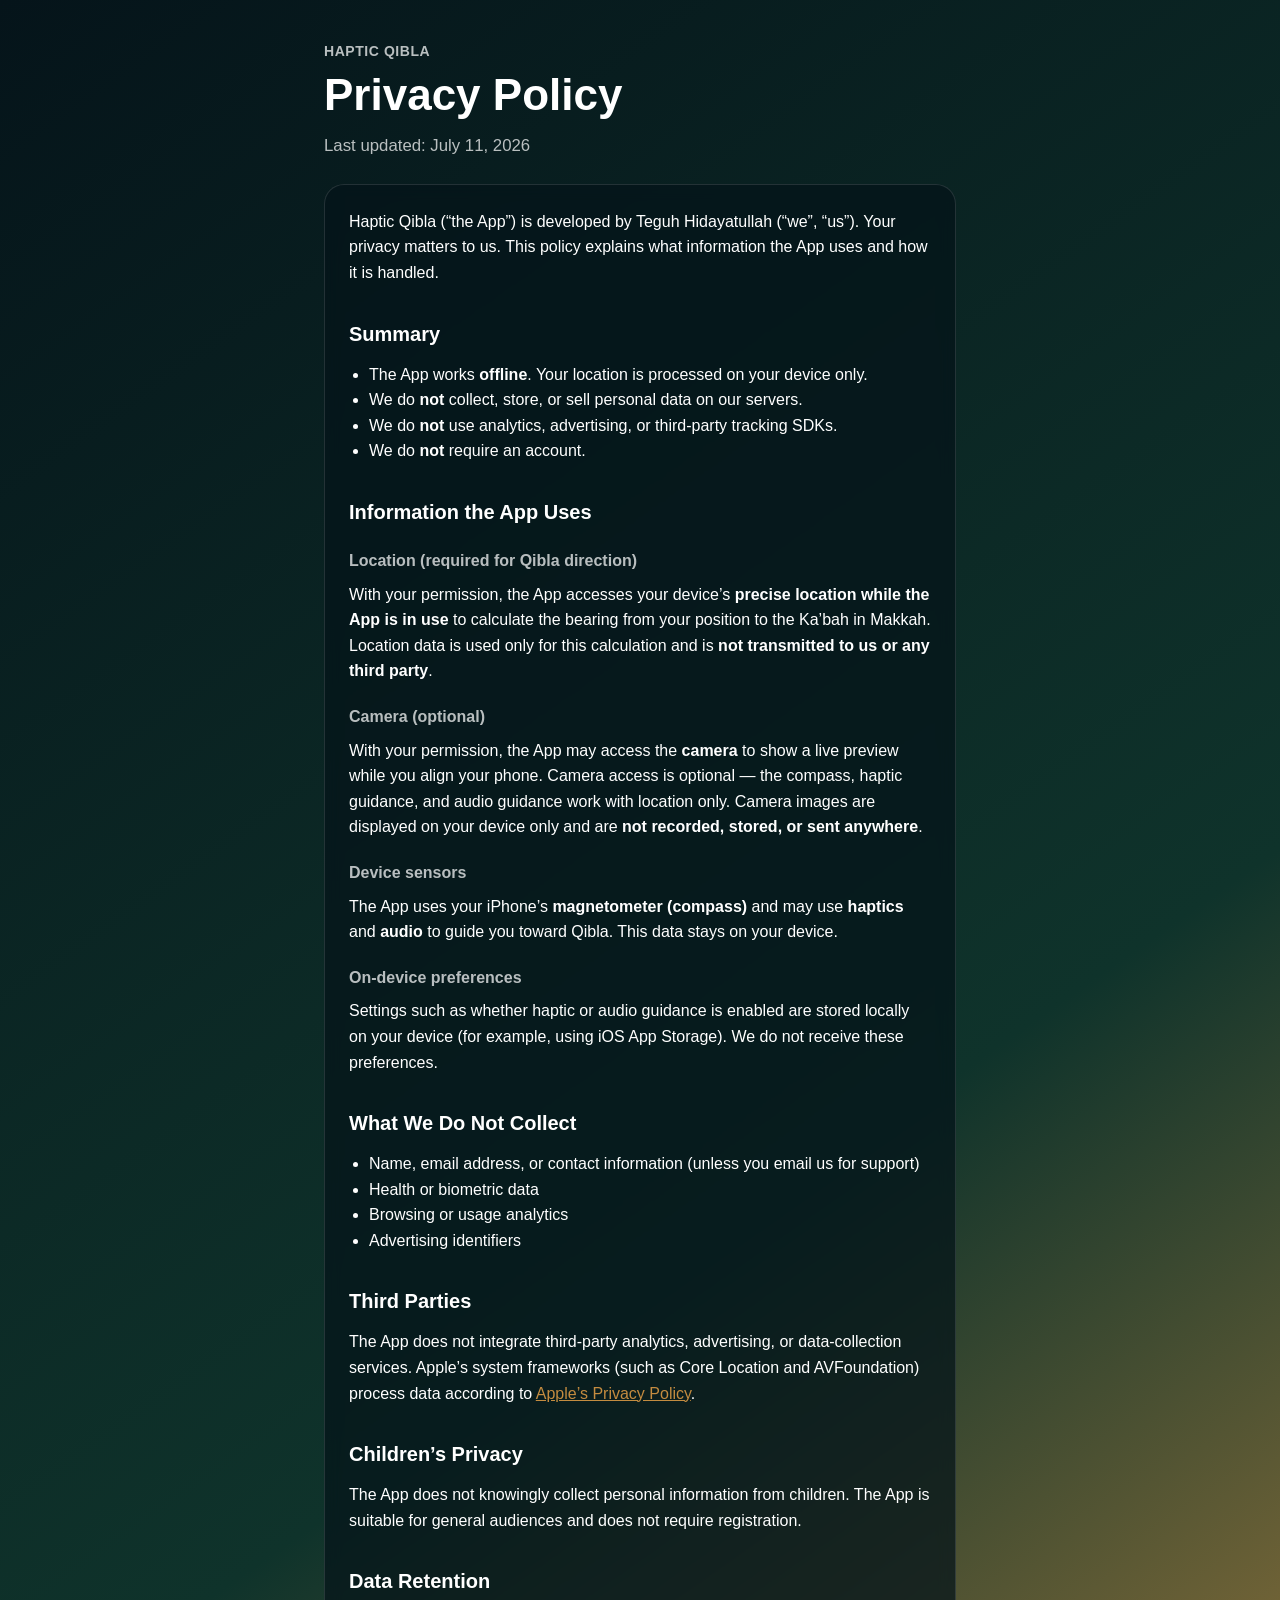
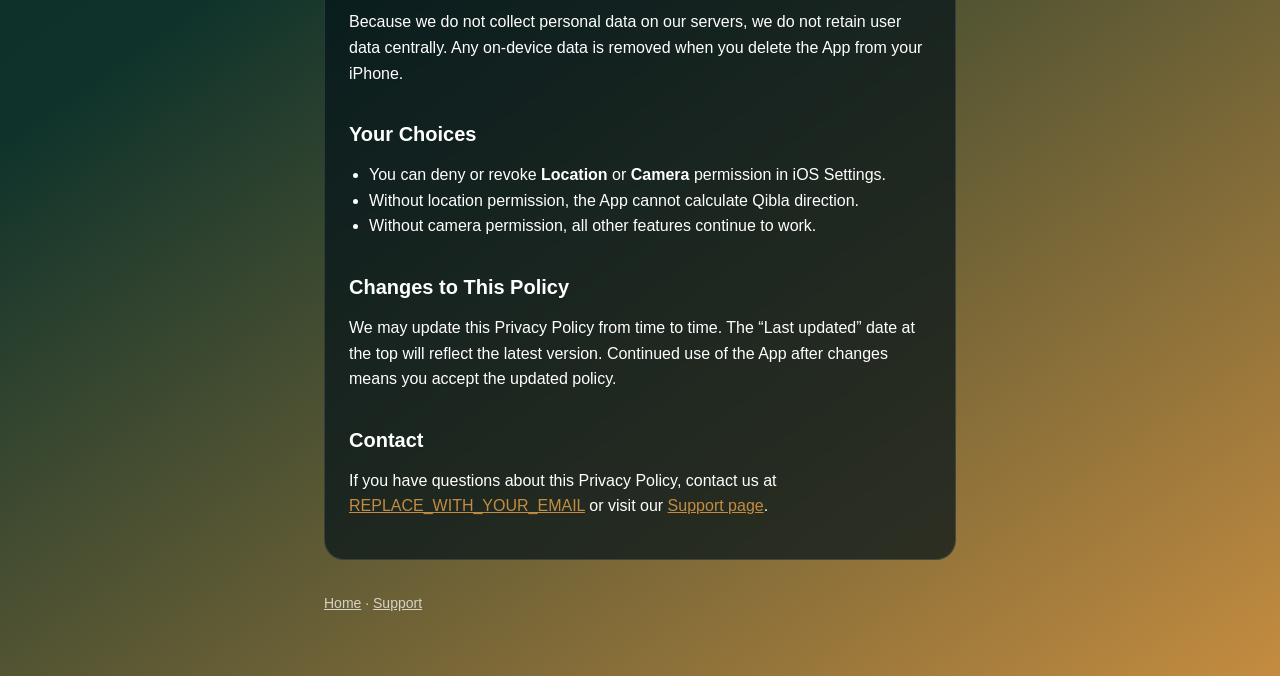
==== privacy.html @ e063a7a1 "Initial Haptic Qibla website" ====
<!DOCTYPE html>
<html lang="en">
<head>
  <meta charset="utf-8">
  <meta name="viewport" content="width=device-width, initial-scale=1">
  <title>Privacy Policy — Haptic Qibla</title>
  <meta name="description" content="Privacy Policy for the Haptic Qibla iOS app.">
  <link rel="stylesheet" href="style.css">
</head>
<body>
  <main class="page">
    <header class="hero compact">
      <p class="eyebrow"><a href="index.html">Haptic Qibla</a></p>
      <h1>Privacy Policy</h1>
      <p class="meta">Last updated: July 11, 2026</p>
    </header>

    <article class="content">
      <p>
        Haptic Qibla (&ldquo;the App&rdquo;) is developed by Teguh Hidayatullah (&ldquo;we&rdquo;, &ldquo;us&rdquo;).
        Your privacy matters to us. This policy explains what information the App uses and how it is handled.
      </p>

      <h2>Summary</h2>
      <ul>
        <li>The App works <strong>offline</strong>. Your location is processed on your device only.</li>
        <li>We do <strong>not</strong> collect, store, or sell personal data on our servers.</li>
        <li>We do <strong>not</strong> use analytics, advertising, or third-party tracking SDKs.</li>
        <li>We do <strong>not</strong> require an account.</li>
      </ul>

      <h2>Information the App Uses</h2>

      <h3>Location (required for Qibla direction)</h3>
      <p>
        With your permission, the App accesses your device&rsquo;s <strong>precise location while the App is in use</strong>
        to calculate the bearing from your position to the Ka&rsquo;bah in Makkah.
        Location data is used only for this calculation and is <strong>not transmitted to us or any third party</strong>.
      </p>

      <h3>Camera (optional)</h3>
      <p>
        With your permission, the App may access the <strong>camera</strong> to show a live preview while you align your phone.
        Camera access is optional — the compass, haptic guidance, and audio guidance work with location only.
        Camera images are displayed on your device only and are <strong>not recorded, stored, or sent anywhere</strong>.
      </p>

      <h3>Device sensors</h3>
      <p>
        The App uses your iPhone&rsquo;s <strong>magnetometer (compass)</strong> and may use
        <strong>haptics</strong> and <strong>audio</strong> to guide you toward Qibla.
        This data stays on your device.
      </p>

      <h3>On-device preferences</h3>
      <p>
        Settings such as whether haptic or audio guidance is enabled are stored locally on your device
        (for example, using iOS App Storage). We do not receive these preferences.
      </p>

      <h2>What We Do Not Collect</h2>
      <ul>
        <li>Name, email address, or contact information (unless you email us for support)</li>
        <li>Health or biometric data</li>
        <li>Browsing or usage analytics</li>
        <li>Advertising identifiers</li>
      </ul>

      <h2>Third Parties</h2>
      <p>
        The App does not integrate third-party analytics, advertising, or data-collection services.
        Apple&rsquo;s system frameworks (such as Core Location and AVFoundation) process data according to
        <a href="https://www.apple.com/legal/privacy/" rel="noopener noreferrer">Apple&rsquo;s Privacy Policy</a>.
      </p>

      <h2>Children&rsquo;s Privacy</h2>
      <p>
        The App does not knowingly collect personal information from children.
        The App is suitable for general audiences and does not require registration.
      </p>

      <h2>Data Retention</h2>
      <p>
        Because we do not collect personal data on our servers, we do not retain user data centrally.
        Any on-device data is removed when you delete the App from your iPhone.
      </p>

      <h2>Your Choices</h2>
      <ul>
        <li>You can deny or revoke <strong>Location</strong> or <strong>Camera</strong> permission in iOS Settings.</li>
        <li>Without location permission, the App cannot calculate Qibla direction.</li>
        <li>Without camera permission, all other features continue to work.</li>
      </ul>

      <h2>Changes to This Policy</h2>
      <p>
        We may update this Privacy Policy from time to time. The &ldquo;Last updated&rdquo; date at the top
        will reflect the latest version. Continued use of the App after changes means you accept the updated policy.
      </p>

      <h2>Contact</h2>
      <p>
        If you have questions about this Privacy Policy, contact us at
        <a href="mailto:REPLACE_WITH_YOUR_EMAIL">REPLACE_WITH_YOUR_EMAIL</a>
        or visit our <a href="support.html">Support page</a>.
      </p>
    </article>

    <footer class="footer">
      <p><a href="index.html">Home</a> · <a href="support.html">Support</a></p>
    </footer>
  </main>
</body>
</html>
---- style.css ----
:root {
  color-scheme: dark;
  --deep-teal: #05141a;
  --mid-teal: #0f332b;
  --gold: #c48c40;
  --text: #ffffff;
  --text-muted: rgba(255, 255, 255, 0.72);
  --border: rgba(255, 255, 255, 0.12);
  --max-width: 42rem;
}

* {
  box-sizing: border-box;
}

html {
  background: linear-gradient(145deg, var(--deep-teal), var(--mid-teal) 55%, var(--gold));
  min-height: 100%;
}

body {
  margin: 0;
  font-family: -apple-system, BlinkMacSystemFont, "Segoe UI", Roboto, Helvetica, Arial, sans-serif;
  color: var(--text);
  line-height: 1.6;
}

a {
  color: var(--gold);
}

a:hover {
  color: #e0b060;
}

.page {
  max-width: var(--max-width);
  margin: 0 auto;
  padding: 2.5rem 1.25rem 3rem;
}

.hero {
  margin-bottom: 2rem;
}

.hero.compact {
  margin-bottom: 1.5rem;
}

.eyebrow {
  margin: 0 0 0.5rem;
  font-size: 0.875rem;
  font-weight: 600;
  letter-spacing: 0.04em;
  text-transform: uppercase;
  color: var(--text-muted);
}

.eyebrow a {
  color: inherit;
  text-decoration: none;
}

.eyebrow a:hover {
  color: var(--gold);
}

h1 {
  margin: 0 0 0.75rem;
  font-size: clamp(2rem, 5vw, 2.75rem);
  line-height: 1.15;
  font-weight: 700;
}

.lead,
.meta {
  margin: 0;
  color: var(--text-muted);
  font-size: 1.05rem;
}

.content {
  padding: 1.5rem;
  border: 1px solid var(--border);
  border-radius: 1.25rem;
  background: rgba(5, 20, 26, 0.72);
  backdrop-filter: blur(8px);
}

.content h2 {
  margin: 2rem 0 0.75rem;
  font-size: 1.25rem;
}

.content h2:first-child {
  margin-top: 0;
}

.content h3 {
  margin: 1.25rem 0 0.5rem;
  font-size: 1rem;
  color: var(--text-muted);
}

.content p,
.content ul {
  margin: 0 0 1rem;
}

.content ul {
  padding-left: 1.25rem;
}

.links {
  display: flex;
  flex-wrap: wrap;
  gap: 0.75rem;
}

.links a {
  display: inline-block;
  padding: 0.75rem 1rem;
  border: 1px solid var(--border);
  border-radius: 999px;
  text-decoration: none;
  background: rgba(5, 20, 26, 0.55);
}

.footer {
  margin-top: 2rem;
  color: var(--text-muted);
  font-size: 0.875rem;
}

.footer a {
  color: var(--text-muted);
}

.footer a:hover {
  color: var(--gold);
}
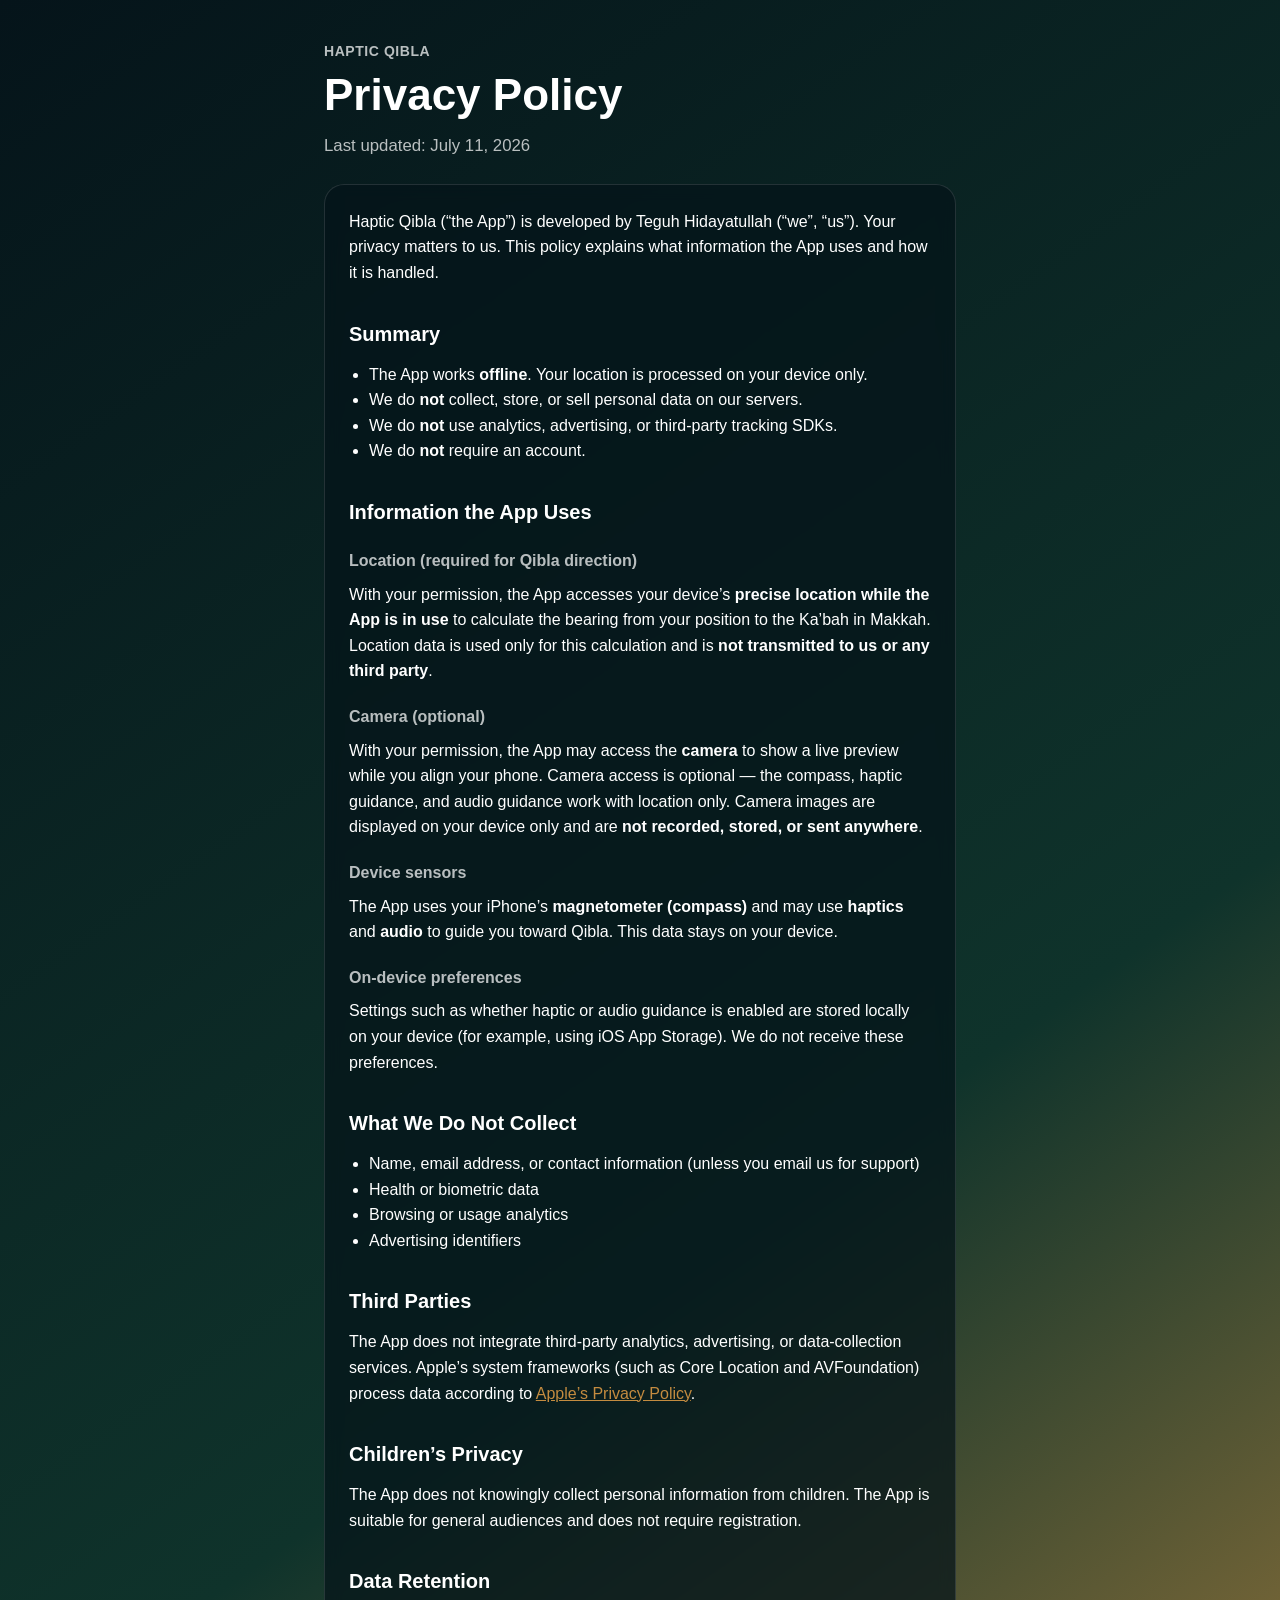
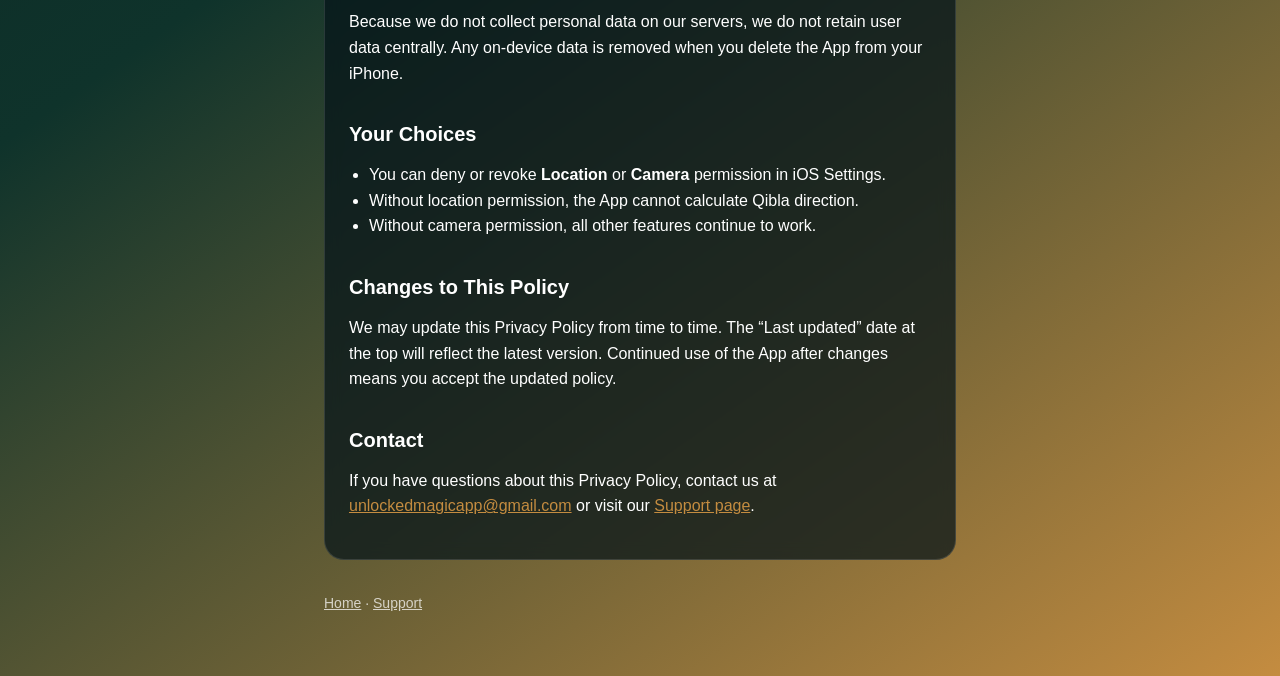
==== commit 4b13e657: "Update email" ====
--- a/privacy.html
+++ b/privacy.html
@@ -101,7 +101,7 @@
       <h2>Contact</h2>
       <p>
         If you have questions about this Privacy Policy, contact us at
-        <a href="mailto:REPLACE_WITH_YOUR_EMAIL">REPLACE_WITH_YOUR_EMAIL</a>
+        <a href="mailto:unlockedmagicapp@gmail.com">unlockedmagicapp@gmail.com</a>
         or visit our <a href="support.html">Support page</a>.
       </p>
     </article>
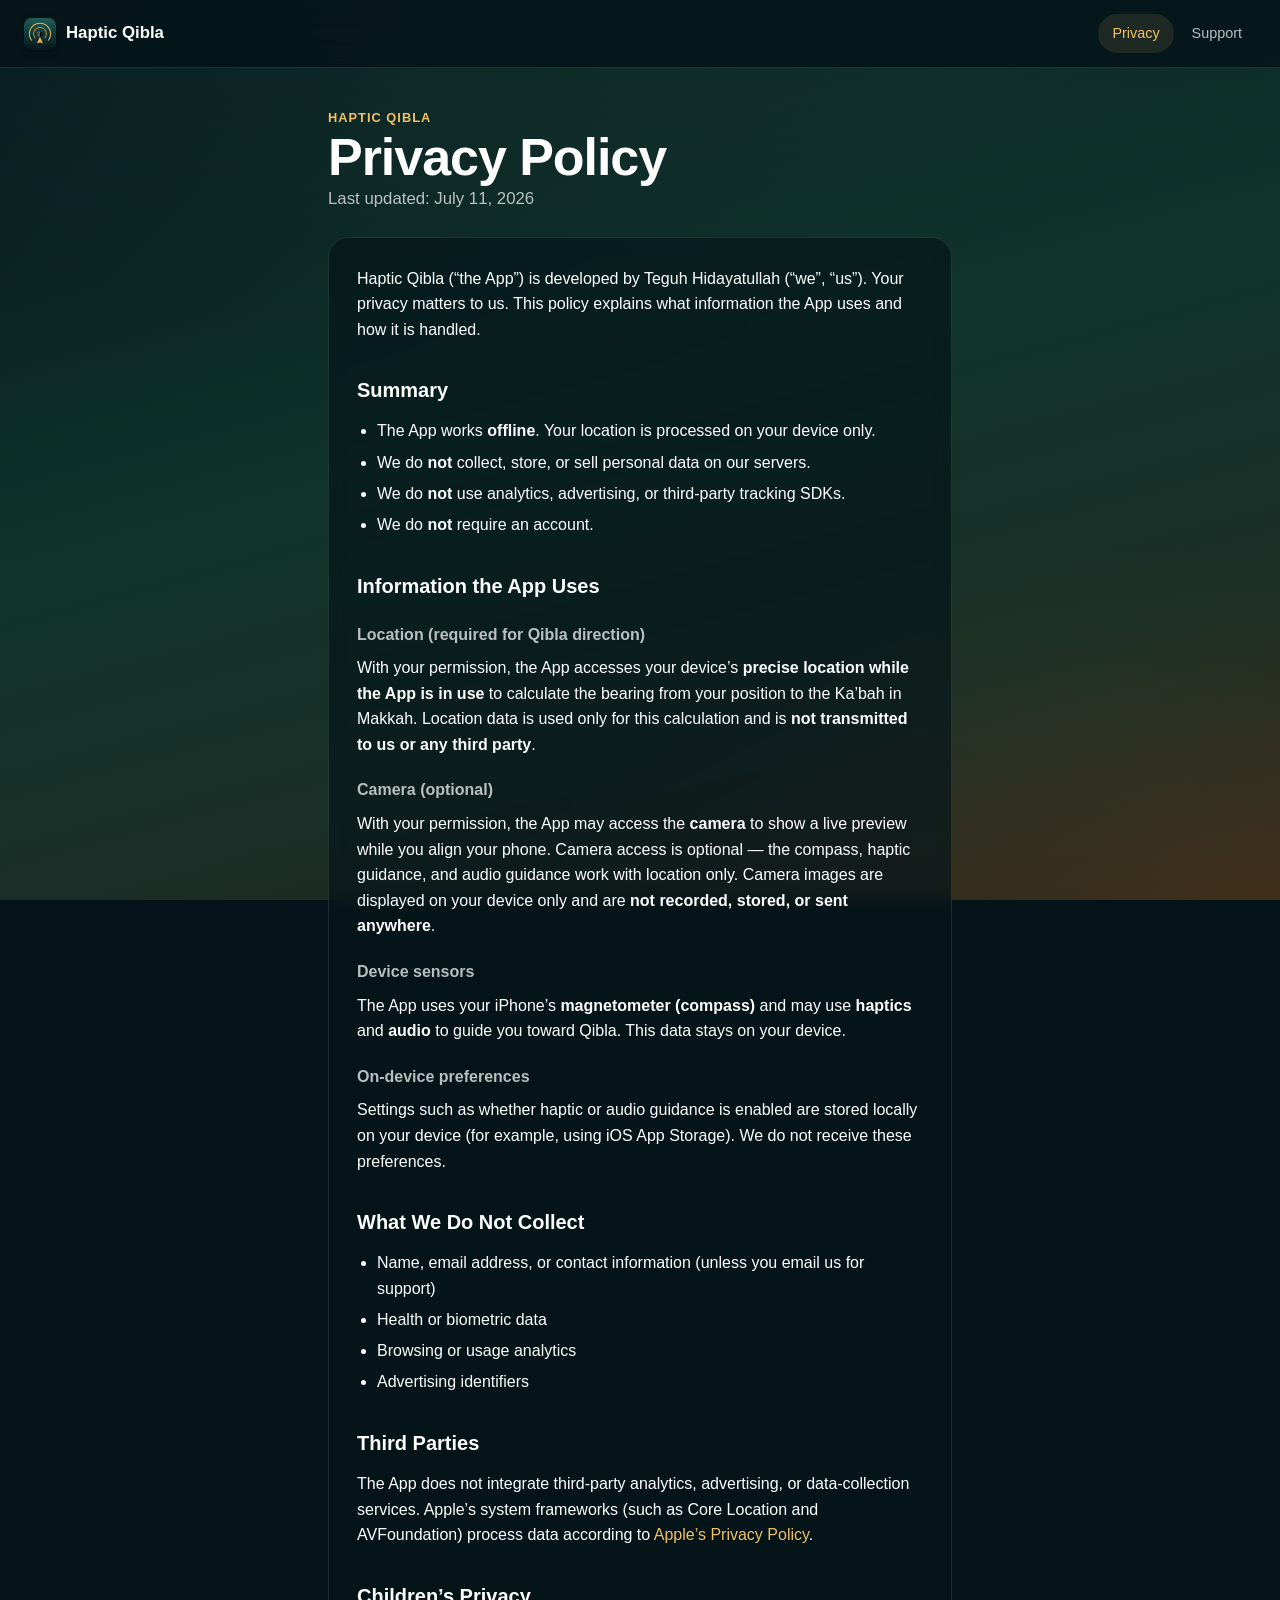
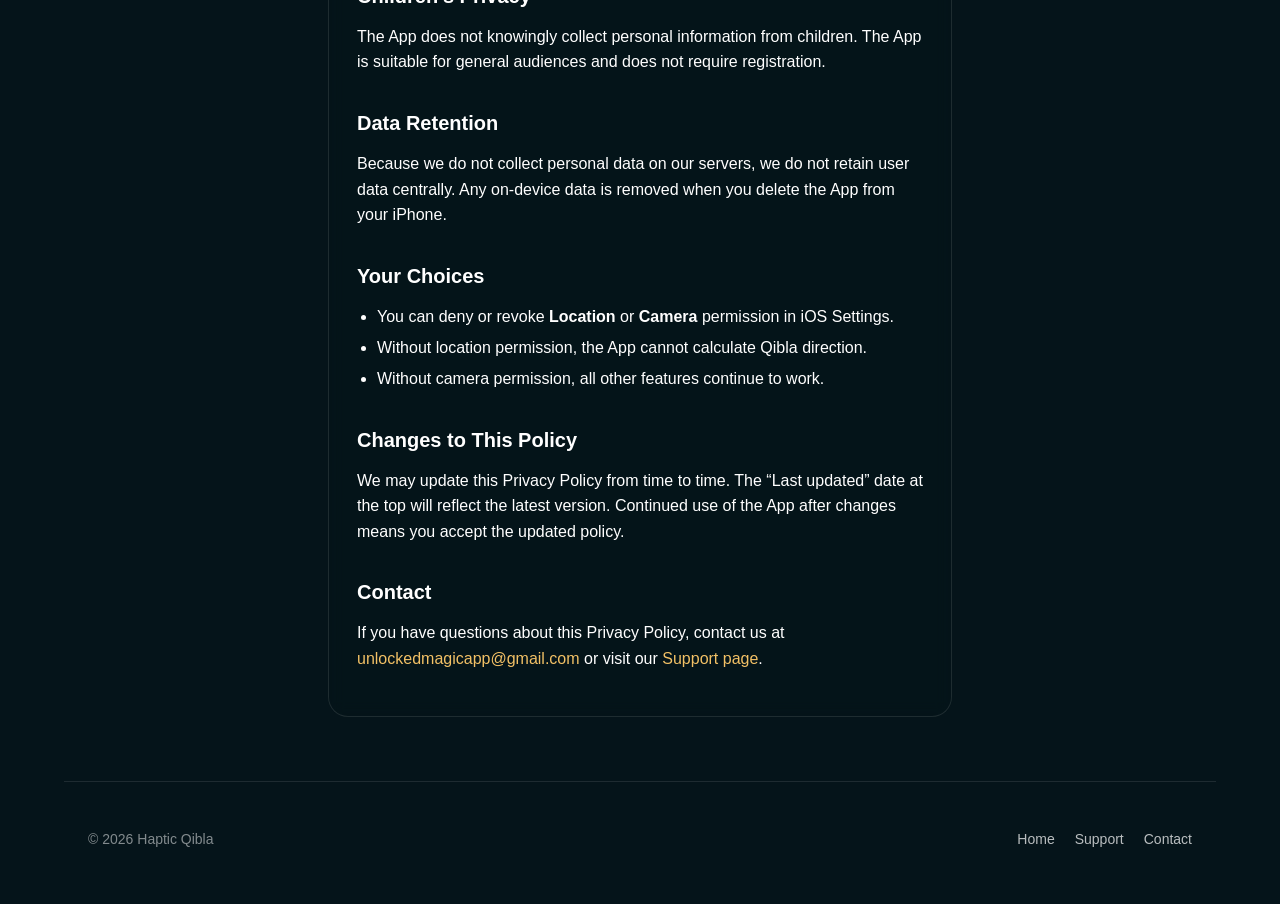
==== commit c42ed785: "Redesign marketing site with App Store screenshots and branding. Give the landing page a professiona" ====
--- a/privacy.html
+++ b/privacy.html
@@ -5,10 +5,22 @@
   <meta name="viewport" content="width=device-width, initial-scale=1">
   <title>Privacy Policy — Haptic Qibla</title>
   <meta name="description" content="Privacy Policy for the Haptic Qibla iOS app.">
+  <link rel="icon" href="assets/app-icon.png" type="image/png">
   <link rel="stylesheet" href="style.css">
 </head>
 <body>
-  <main class="page">
+  <nav class="site-nav" aria-label="Main">
+    <a class="brand" href="index.html">
+      <img src="assets/app-icon.png" alt="" width="32" height="32">
+      Haptic Qibla
+    </a>
+    <div class="nav-links">
+      <a href="privacy.html" aria-current="page">Privacy</a>
+      <a href="support.html">Support</a>
+    </div>
+  </nav>
+
+  <main class="page page-narrow">
     <header class="hero compact">
       <p class="eyebrow"><a href="index.html">Haptic Qibla</a></p>
       <h1>Privacy Policy</h1>
@@ -106,9 +118,16 @@
       </p>
     </article>
 
-    <footer class="footer">
-      <p><a href="index.html">Home</a> · <a href="support.html">Support</a></p>
-    </footer>
   </main>
+
+  <footer class="site-footer">
+    <p>&copy; <span id="year"></span> Haptic Qibla</p>
+    <div class="footer-links">
+      <a href="index.html">Home</a>
+      <a href="support.html">Support</a>
+      <a href="mailto:unlockedmagicapp@gmail.com">Contact</a>
+    </div>
+  </footer>
+  <script>document.getElementById("year").textContent = new Date().getFullYear();</script>
 </body>
 </html>
--- a/style.css
+++ b/style.css
@@ -2,11 +2,19 @@
   color-scheme: dark;
   --deep-teal: #05141a;
   --mid-teal: #0f332b;
-  --gold: #c48c40;
+  --forest: #1a3d35;
+  --gold: #f2c166;
+  --gold-dim: #c48c40;
+  --gold-glow: rgba(242, 193, 102, 0.25);
   --text: #ffffff;
   --text-muted: rgba(255, 255, 255, 0.72);
-  --border: rgba(255, 255, 255, 0.12);
-  --max-width: 42rem;
+  --text-subtle: rgba(255, 255, 255, 0.5);
+  --border: rgba(255, 255, 255, 0.1);
+  --glass: rgba(5, 20, 26, 0.65);
+  --glass-strong: rgba(5, 20, 26, 0.85);
+  --max-width: 72rem;
+  --radius: 1.25rem;
+  --radius-sm: 0.75rem;
 }
 
 * {
@@ -14,46 +22,159 @@
 }
 
 html {
-  background: linear-gradient(145deg, var(--deep-teal), var(--mid-teal) 55%, var(--gold));
-  min-height: 100%;
+  scroll-behavior: smooth;
 }
 
 body {
   margin: 0;
-  font-family: -apple-system, BlinkMacSystemFont, "Segoe UI", Roboto, Helvetica, Arial, sans-serif;
+  font-family: -apple-system, BlinkMacSystemFont, "SF Pro Text", "Segoe UI", Roboto, Helvetica, Arial, sans-serif;
   color: var(--text);
   line-height: 1.6;
+  background: var(--deep-teal);
+}
+
+body::before {
+  content: "";
+  position: fixed;
+  inset: 0;
+  z-index: -1;
+  background:
+    radial-gradient(ellipse 80% 50% at 50% -10%, rgba(26, 61, 53, 0.6), transparent),
+    radial-gradient(ellipse 60% 40% at 100% 100%, rgba(196, 140, 64, 0.15), transparent),
+    linear-gradient(165deg, var(--deep-teal) 0%, var(--mid-teal) 45%, #1a2e26 75%, #2a1f14 100%);
 }
 
 a {
   color: var(--gold);
+  text-decoration: none;
 }
 
 a:hover {
-  color: #e0b060;
-}
+  color: #ffd98a;
+}
+
+img {
+  max-width: 100%;
+  height: auto;
+  display: block;
+}
+
+/* ── Navigation ── */
+
+.site-nav {
+  position: sticky;
+  top: 0;
+  z-index: 100;
+  display: flex;
+  align-items: center;
+  justify-content: space-between;
+  gap: 1rem;
+  padding: 0.875rem 1.5rem;
+  background: var(--glass-strong);
+  backdrop-filter: blur(16px);
+  -webkit-backdrop-filter: blur(16px);
+  border-bottom: 1px solid var(--border);
+}
+
+.site-nav .brand {
+  display: flex;
+  align-items: center;
+  gap: 0.625rem;
+  color: var(--text);
+  text-decoration: none;
+  font-weight: 600;
+  font-size: 1.05rem;
+}
+
+.site-nav .brand:hover {
+  color: var(--text);
+}
+
+.site-nav .brand img {
+  width: 2rem;
+  height: 2rem;
+  border-radius: 0.45rem;
+  box-shadow: 0 2px 8px rgba(0, 0, 0, 0.3);
+}
+
+.nav-links {
+  display: flex;
+  align-items: center;
+  gap: 0.25rem;
+}
+
+.nav-links a {
+  padding: 0.5rem 0.875rem;
+  border-radius: 999px;
+  color: var(--text-muted);
+  font-size: 0.9rem;
+  font-weight: 500;
+  text-decoration: none;
+  transition: color 0.2s, background 0.2s;
+}
+
+.nav-links a:hover {
+  color: var(--text);
+  background: rgba(255, 255, 255, 0.06);
+}
+
+.nav-links a[aria-current="page"] {
+  color: var(--gold);
+  background: rgba(242, 193, 102, 0.1);
+}
+
+/* ── Layout ── */
 
 .page {
   max-width: var(--max-width);
   margin: 0 auto;
-  padding: 2.5rem 1.25rem 3rem;
-}
+  padding: 0 1.5rem 4rem;
+}
+
+.page-narrow {
+  max-width: 42rem;
+}
+
+/* ── Hero ── */
 
 .hero {
-  margin-bottom: 2rem;
-}
-
-.hero.compact {
-  margin-bottom: 1.5rem;
+  display: grid;
+  grid-template-columns: 1fr;
+  gap: 2.5rem;
+  align-items: center;
+  padding: 3.5rem 0 4rem;
+}
+
+@media (min-width: 768px) {
+  .hero {
+    grid-template-columns: 1fr 1fr;
+    gap: 3rem;
+    padding: 4.5rem 0 5rem;
+  }
+}
+
+.hero-content {
+  display: flex;
+  flex-direction: column;
+  gap: 1.25rem;
+}
+
+.hero-icon {
+  width: 5.5rem;
+  height: 5.5rem;
+  border-radius: 1.25rem;
+  box-shadow:
+    0 4px 24px rgba(0, 0, 0, 0.4),
+    0 0 0 1px rgba(242, 193, 102, 0.2);
 }
 
 .eyebrow {
-  margin: 0 0 0.5rem;
-  font-size: 0.875rem;
+  margin: 0;
+  font-size: 0.8rem;
   font-weight: 600;
-  letter-spacing: 0.04em;
+  letter-spacing: 0.08em;
   text-transform: uppercase;
-  color: var(--text-muted);
+  color: var(--gold);
 }
 
 .eyebrow a {
@@ -62,29 +183,272 @@
 }
 
 .eyebrow a:hover {
-  color: var(--gold);
+  color: #ffd98a;
 }
 
 h1 {
-  margin: 0 0 0.75rem;
-  font-size: clamp(2rem, 5vw, 2.75rem);
-  line-height: 1.15;
+  margin: 0;
+  font-size: clamp(2.25rem, 5vw, 3.25rem);
+  line-height: 1.1;
   font-weight: 700;
-}
-
-.lead,
+  letter-spacing: -0.02em;
+}
+
+.lead {
+  margin: 0;
+  color: var(--text-muted);
+  font-size: clamp(1.05rem, 2vw, 1.2rem);
+  line-height: 1.65;
+  max-width: 32rem;
+}
+
 .meta {
   margin: 0;
   color: var(--text-muted);
   font-size: 1.05rem;
 }
 
+.hero-badges {
+  display: flex;
+  flex-wrap: wrap;
+  gap: 0.5rem;
+}
+
+.badge {
+  display: inline-flex;
+  align-items: center;
+  gap: 0.35rem;
+  padding: 0.35rem 0.75rem;
+  border-radius: 999px;
+  font-size: 0.8rem;
+  font-weight: 500;
+  color: var(--text-muted);
+  background: rgba(255, 255, 255, 0.06);
+  border: 1px solid var(--border);
+}
+
+.badge svg {
+  width: 0.875rem;
+  height: 0.875rem;
+  fill: var(--gold);
+  flex-shrink: 0;
+}
+
+.hero-cta {
+  display: flex;
+  flex-wrap: wrap;
+  align-items: center;
+  gap: 1rem;
+  margin-top: 0.5rem;
+}
+
+.app-store-badge {
+  display: inline-block;
+  transition: transform 0.2s, opacity 0.2s;
+}
+
+.app-store-badge:hover {
+  transform: scale(1.03);
+  opacity: 0.9;
+}
+
+.app-store-badge img {
+  height: 3rem;
+  width: auto;
+}
+
+.hero-visual {
+  display: flex;
+  justify-content: center;
+}
+
+.hero-visual img {
+  max-width: 280px;
+  border-radius: var(--radius);
+  box-shadow:
+    0 24px 64px rgba(0, 0, 0, 0.45),
+    0 0 0 1px rgba(255, 255, 255, 0.06);
+}
+
+@media (min-width: 768px) {
+  .hero-visual img {
+    max-width: 320px;
+  }
+}
+
+/* ── Section headers ── */
+
+.section {
+  padding: 3rem 0;
+}
+
+.section-header {
+  text-align: center;
+  margin-bottom: 2.5rem;
+}
+
+.section-header h2 {
+  margin: 0 0 0.75rem;
+  font-size: clamp(1.5rem, 3vw, 2rem);
+  font-weight: 700;
+  letter-spacing: -0.01em;
+}
+
+.section-header p {
+  margin: 0 auto;
+  max-width: 36rem;
+  color: var(--text-muted);
+  font-size: 1.05rem;
+}
+
+/* ── Feature cards ── */
+
+.features-grid {
+  display: grid;
+  grid-template-columns: 1fr;
+  gap: 1rem;
+}
+
+@media (min-width: 600px) {
+  .features-grid {
+    grid-template-columns: repeat(2, 1fr);
+  }
+}
+
+@media (min-width: 900px) {
+  .features-grid {
+    grid-template-columns: repeat(4, 1fr);
+  }
+}
+
+.feature-card {
+  padding: 1.5rem;
+  border-radius: var(--radius);
+  background: var(--glass);
+  border: 1px solid var(--border);
+  backdrop-filter: blur(8px);
+  -webkit-backdrop-filter: blur(8px);
+  transition: border-color 0.2s, box-shadow 0.2s;
+}
+
+.feature-card:hover {
+  border-color: rgba(242, 193, 102, 0.25);
+  box-shadow: 0 0 24px var(--gold-glow);
+}
+
+.feature-icon {
+  display: flex;
+  align-items: center;
+  justify-content: center;
+  width: 2.5rem;
+  height: 2.5rem;
+  margin-bottom: 1rem;
+  border-radius: 0.65rem;
+  background: rgba(242, 193, 102, 0.12);
+}
+
+.feature-icon svg {
+  width: 1.25rem;
+  height: 1.25rem;
+  fill: var(--gold);
+}
+
+.feature-card h3 {
+  margin: 0 0 0.5rem;
+  font-size: 1rem;
+  font-weight: 600;
+}
+
+.feature-card p {
+  margin: 0;
+  font-size: 0.9rem;
+  color: var(--text-muted);
+  line-height: 1.55;
+}
+
+/* ── Screenshot gallery ── */
+
+.screenshots {
+  display: grid;
+  grid-template-columns: repeat(2, 1fr);
+  gap: 1rem;
+}
+
+@media (min-width: 600px) {
+  .screenshots {
+    grid-template-columns: repeat(3, 1fr);
+    gap: 1.25rem;
+  }
+}
+
+@media (min-width: 900px) {
+  .screenshots {
+    grid-template-columns: repeat(5, 1fr);
+    gap: 1rem;
+  }
+}
+
+.screenshot-card {
+  border-radius: var(--radius-sm);
+  overflow: hidden;
+  background: var(--glass);
+  border: 1px solid var(--border);
+  transition: transform 0.25s, box-shadow 0.25s;
+}
+
+.screenshot-card:hover {
+  transform: translateY(-4px);
+  box-shadow: 0 12px 32px rgba(0, 0, 0, 0.35);
+}
+
+.screenshot-card img {
+  width: 100%;
+  aspect-ratio: 9 / 19.5;
+  object-fit: cover;
+  object-position: top center;
+}
+
+/* ── CTA banner ── */
+
+.cta-banner {
+  margin: 2rem 0 0;
+  padding: 2.5rem 2rem;
+  border-radius: var(--radius);
+  text-align: center;
+  background:
+    linear-gradient(135deg, rgba(242, 193, 102, 0.08), rgba(15, 51, 43, 0.6)),
+    var(--glass);
+  border: 1px solid rgba(242, 193, 102, 0.2);
+  backdrop-filter: blur(8px);
+  -webkit-backdrop-filter: blur(8px);
+}
+
+.cta-banner h2 {
+  margin: 0 0 0.5rem;
+  font-size: clamp(1.35rem, 3vw, 1.75rem);
+  font-weight: 700;
+}
+
+.cta-banner p {
+  margin: 0 0 1.5rem;
+  color: var(--text-muted);
+  font-size: 1.05rem;
+}
+
+/* ── Content pages ── */
+
+.hero.compact {
+  padding: 2.5rem 0 1.5rem;
+  display: block;
+}
+
 .content {
-  padding: 1.5rem;
+  padding: 1.75rem;
   border: 1px solid var(--border);
-  border-radius: 1.25rem;
-  background: rgba(5, 20, 26, 0.72);
+  border-radius: var(--radius);
+  background: var(--glass);
   backdrop-filter: blur(8px);
+  -webkit-backdrop-filter: blur(8px);
 }
 
 .content h2 {
@@ -110,6 +474,46 @@
 .content ul {
   padding-left: 1.25rem;
 }
+
+.content li {
+  margin-bottom: 0.35rem;
+}
+
+/* ── Footer ── */
+
+.site-footer {
+  max-width: var(--max-width);
+  margin: 0 auto;
+  padding: 2rem 1.5rem 2.5rem;
+  border-top: 1px solid var(--border);
+  display: flex;
+  flex-wrap: wrap;
+  align-items: center;
+  justify-content: space-between;
+  gap: 1rem;
+  color: var(--text-subtle);
+  font-size: 0.875rem;
+}
+
+.site-footer a {
+  color: var(--text-muted);
+}
+
+.site-footer a:hover {
+  color: var(--gold);
+}
+
+.footer-links {
+  display: flex;
+  flex-wrap: wrap;
+  gap: 0.5rem 1.25rem;
+}
+
+.footer-links a {
+  text-decoration: none;
+}
+
+/* ── Legacy compat ── */
 
 .links {
   display: flex;
@@ -123,7 +527,7 @@
   border: 1px solid var(--border);
   border-radius: 999px;
   text-decoration: none;
-  background: rgba(5, 20, 26, 0.55);
+  background: var(--glass);
 }
 
 .footer {
